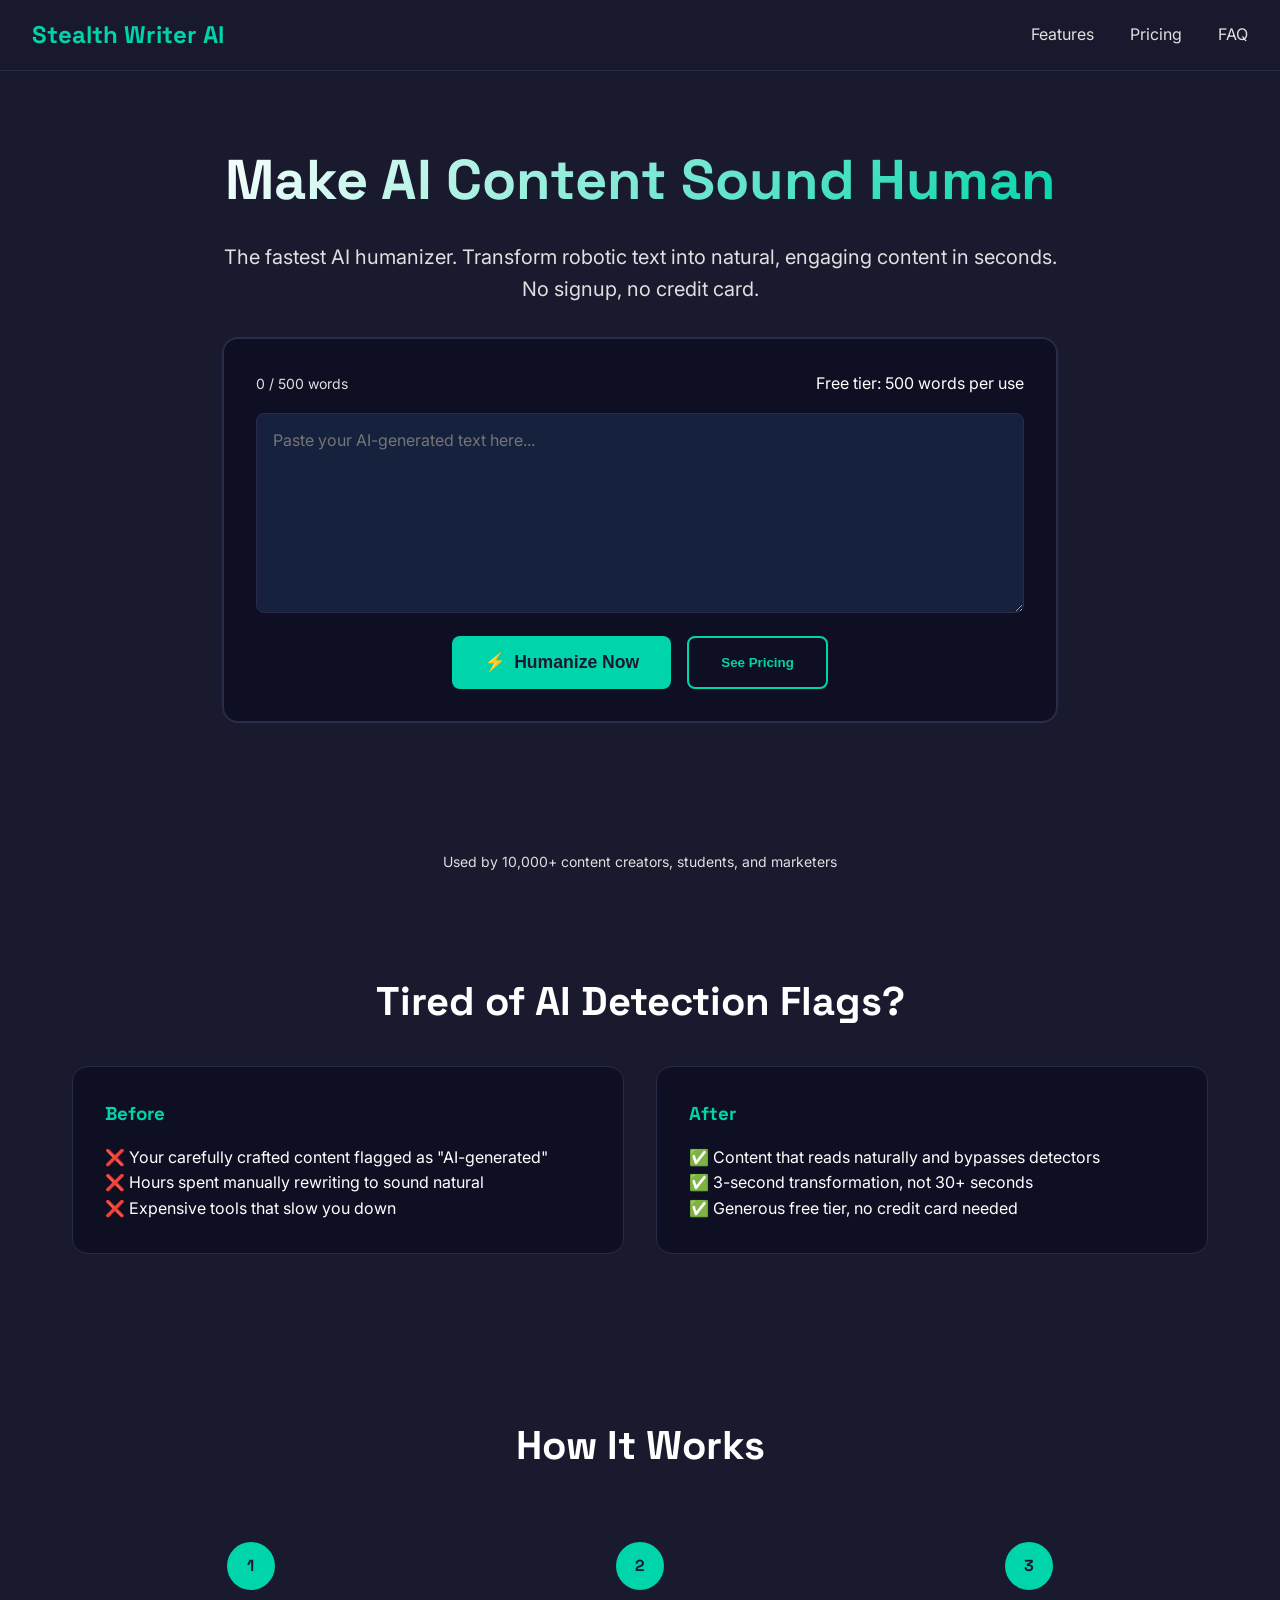
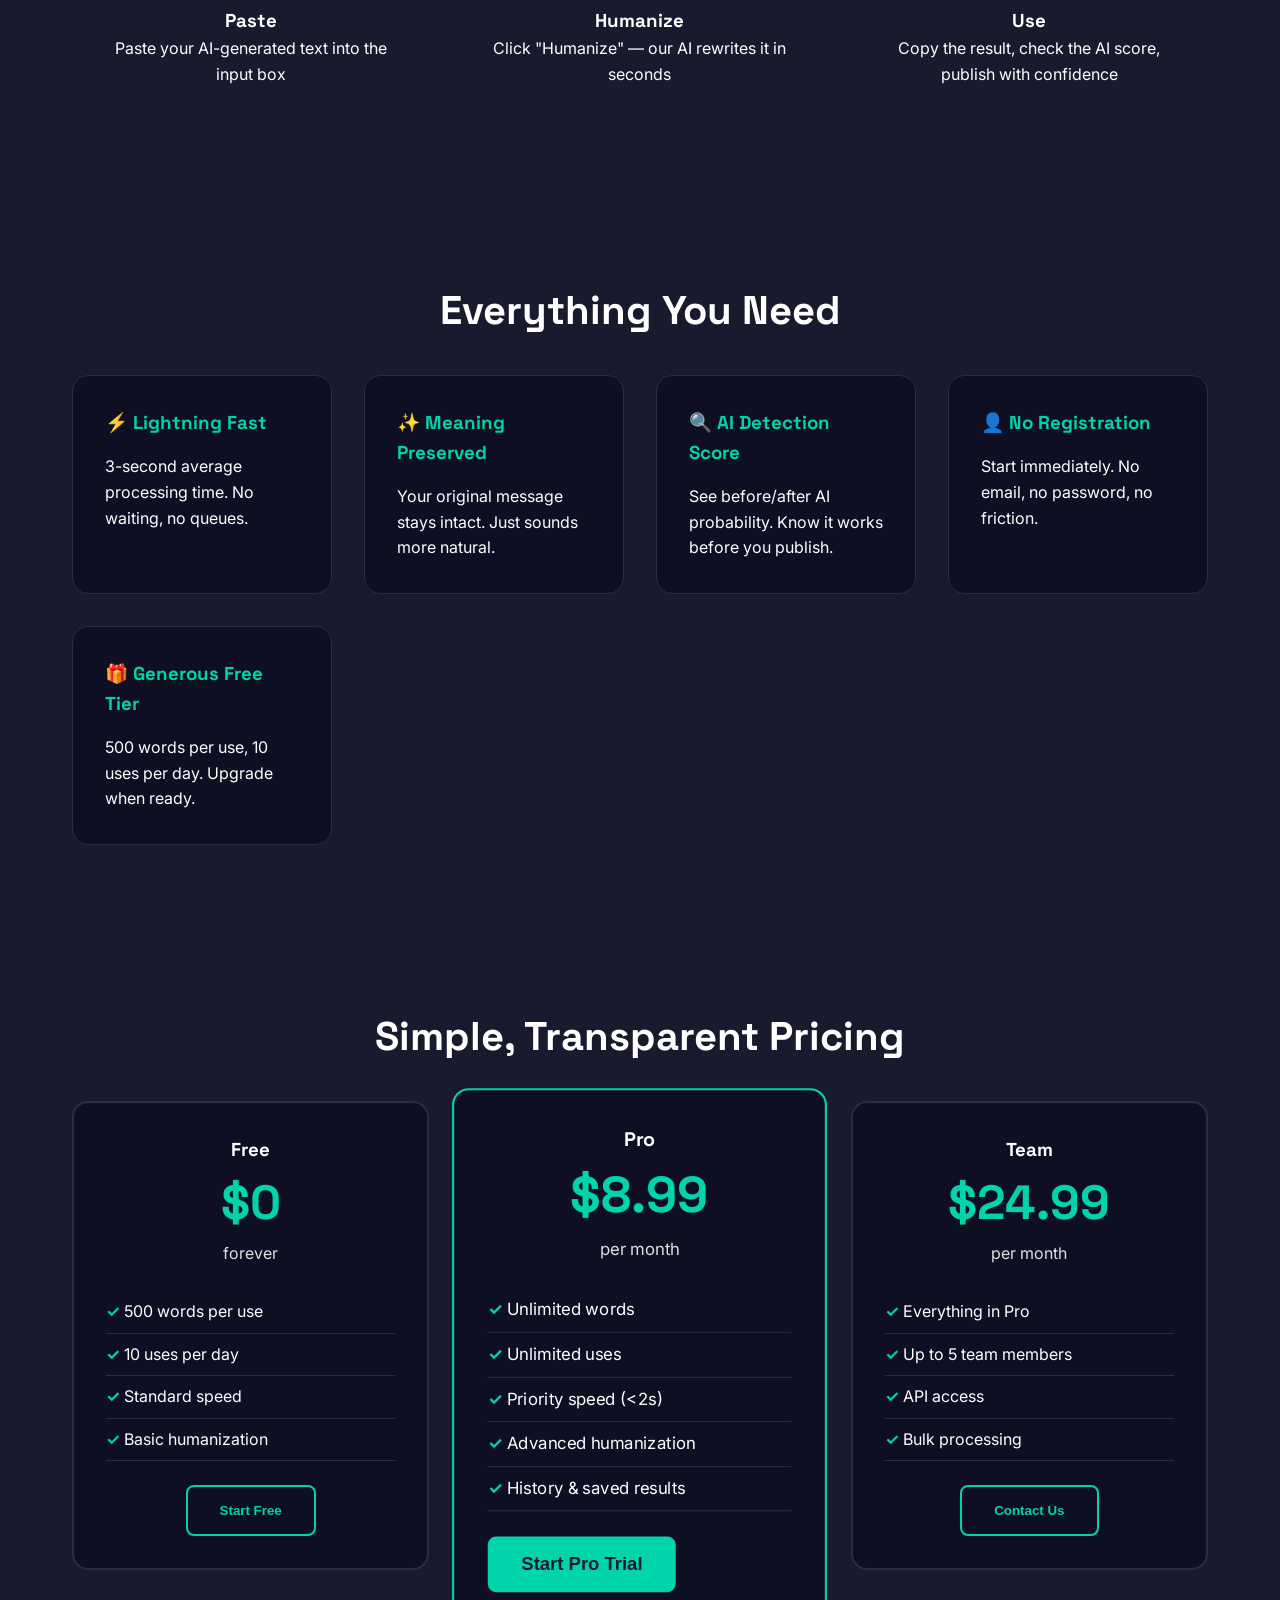
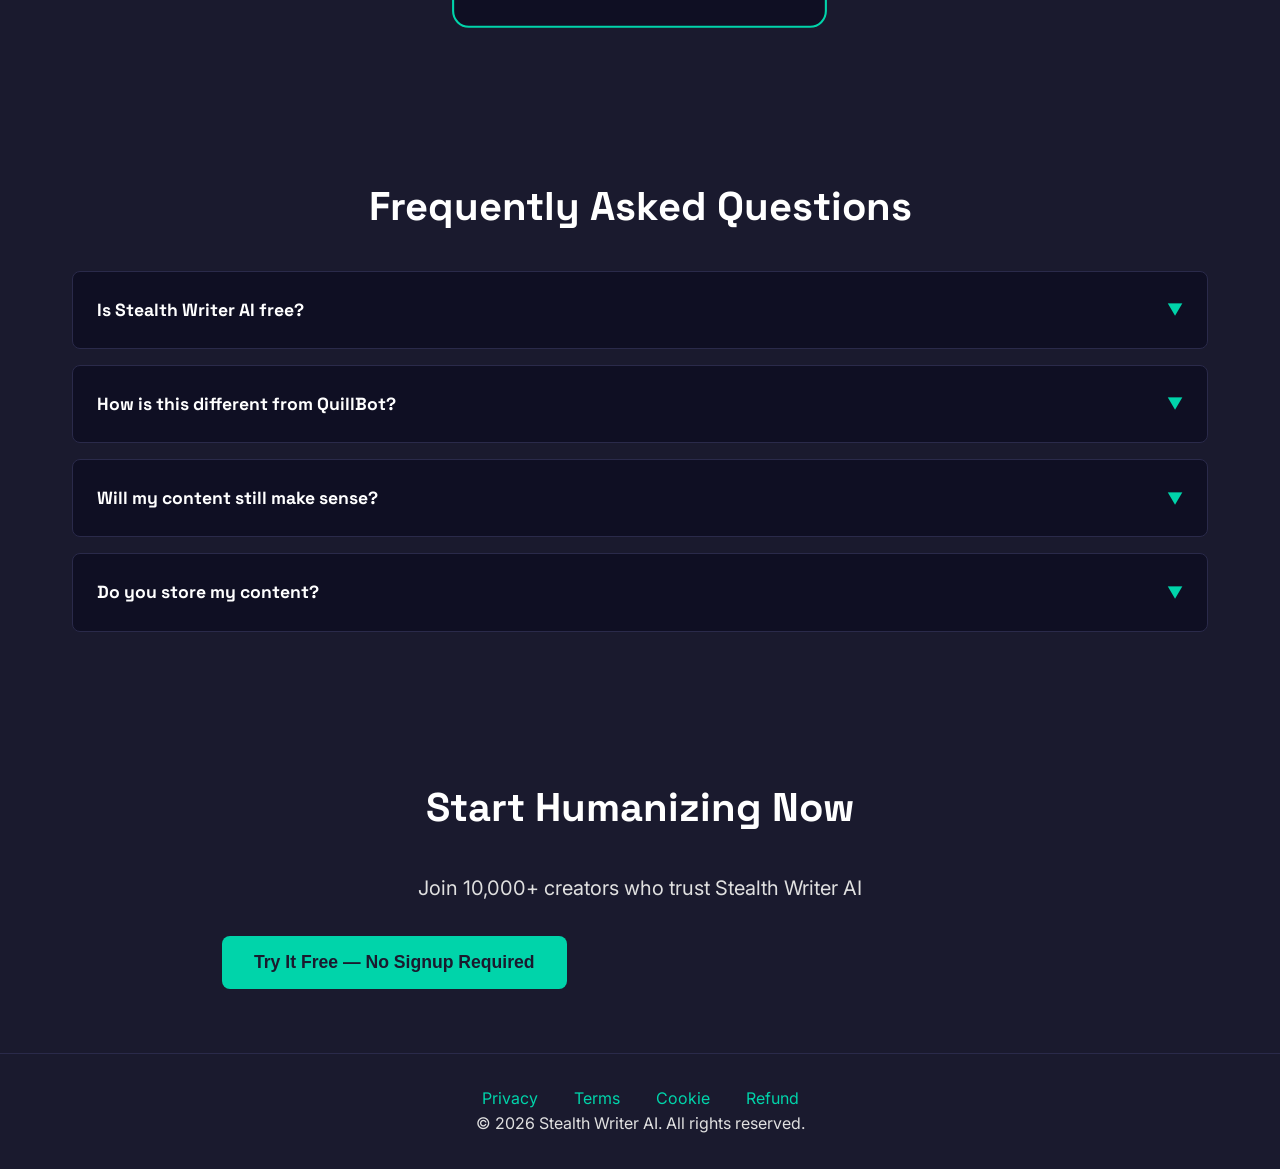
==== index.html @ 0a83ba15 "Initial commit: Stealth Writer AI landing page" ====
<!DOCTYPE html>
<html lang="en">
<head>
    <meta charset="UTF-8">
    <meta name="viewport" content="width=device-width, initial-scale=1.0">
    <title>Stealth Writer AI - Humanize AI Content Instantly | Free AI Humanizer</title>
    <meta name="description" content="Free AI humanizer that transforms AI-generated text into natural, human-like content. Bypass AI detectors in seconds. No signup required.">
    <link rel="canonical" href="https://stealth-writer-ai.pages.dev/">
    
    <!-- Open Graph -->
    <meta property="og:title" content="Stealth Writer AI - Humanize AI Content Instantly">
    <meta property="og:description" content="Free AI humanizer. Transform robotic text into natural content in seconds.">
    <meta property="og:type" content="website">
    
    <!-- Fonts -->
    <link rel="preconnect" href="https://fonts.googleapis.com">
    <link rel="preconnect" href="https://fonts.gstatic.com" crossorigin>
    <link href="https://fonts.googleapis.com/css2?family=Inter:wght@400;500;600&family=Space+Grotesk:wght@500;700&display=swap" rel="stylesheet">
    
    <style>
        :root {
            --bg-primary: #1a1a2e;
            --bg-secondary: #16213e;
            --accent: #00d4aa;
            --text-primary: #ffffff;
            --text-secondary: #e0e0e0;
            --border: #2a2a4a;
            --card-bg: #0f0f23;
            --error: #ff4757;
            --success: #00d4aa;
        }
        
        * { margin: 0; padding: 0; box-sizing: border-box; }
        
        body {
            font-family: 'Inter', sans-serif;
            background: var(--bg-primary);
            color: var(--text-primary);
            line-height: 1.6;
        }
        
        h1, h2, h3 { font-family: 'Space Grotesk', sans-serif; }
        
        /* Nav */
        nav {
            display: flex;
            justify-content: space-between;
            align-items: center;
            padding: 1rem 2rem;
            border-bottom: 1px solid var(--border);
            position: sticky;
            top: 0;
            background: rgba(26, 26, 46, 0.95);
            backdrop-filter: blur(10px);
            z-index: 100;
        }
        
        .logo {
            font-family: 'Space Grotesk', sans-serif;
            font-weight: 700;
            font-size: 1.5rem;
            color: var(--accent);
        }
        
        .nav-links a {
            color: var(--text-secondary);
            text-decoration: none;
            margin-left: 2rem;
            transition: color 0.3s;
        }
        
        .nav-links a:hover { color: var(--accent); }
        
        /* Hero */
        .hero {
            text-align: center;
            padding: 4rem 2rem;
            max-width: 900px;
            margin: 0 auto;
        }
        
        .hero h1 {
            font-size: 3.5rem;
            margin-bottom: 1rem;
            background: linear-gradient(135deg, #fff 0%, var(--accent) 100%);
            -webkit-background-clip: text;
            -webkit-text-fill-color: transparent;
            background-clip: text;
        }
        
        .hero p {
            font-size: 1.25rem;
            color: var(--text-secondary);
            margin-bottom: 2rem;
        }
        
        /* Input Area */
        .input-area {
            background: var(--card-bg);
            border: 2px solid var(--border);
            border-radius: 16px;
            padding: 2rem;
            margin: 2rem 0;
        }
        
        .input-header {
            display: flex;
            justify-content: space-between;
            align-items: center;
            margin-bottom: 1rem;
        }
        
        .word-count {
            color: var(--text-secondary);
            font-size: 0.875rem;
        }
        
        textarea {
            width: 100%;
            min-height: 200px;
            background: var(--bg-secondary);
            border: 1px solid var(--border);
            border-radius: 8px;
            padding: 1rem;
            color: var(--text-primary);
            font-family: 'Inter', sans-serif;
            font-size: 1rem;
            resize: vertical;
            transition: border-color 0.3s;
        }
        
        textarea:focus {
            outline: none;
            border-color: var(--accent);
        }
        
        .button-group {
            display: flex;
            gap: 1rem;
            margin-top: 1rem;
            flex-wrap: wrap;
            justify-content: center;
        }
        
        .btn-primary {
            background: var(--accent);
            color: var(--bg-primary);
            border: none;
            padding: 1rem 2rem;
            border-radius: 8px;
            font-weight: 600;
            font-size: 1.1rem;
            cursor: pointer;
            transition: all 0.3s;
            display: flex;
            align-items: center;
            gap: 0.5rem;
        }
        
        .btn-primary:hover {
            transform: translateY(-2px);
            box-shadow: 0 4px 20px rgba(0, 212, 170, 0.4);
        }
        
        .btn-primary:disabled {
            opacity: 0.6;
            cursor: not-allowed;
            transform: none;
        }
        
        .btn-secondary {
            background: transparent;
            color: var(--accent);
            border: 2px solid var(--accent);
            padding: 1rem 2rem;
            border-radius: 8px;
            font-weight: 600;
            cursor: pointer;
            transition: all 0.3s;
        }
        
        .btn-secondary:hover {
            background: var(--accent);
            color: var(--bg-primary);
        }
        
        /* Loading State */
        .loading {
            display: none;
            text-align: center;
            padding: 2rem;
        }
        
        .loading.active { display: block; }
        
        .spinner {
            width: 40px;
            height: 40px;
            border: 3px solid var(--border);
            border-top-color: var(--accent);
            border-radius: 50%;
            animation: spin 1s linear infinite;
            margin: 0 auto 1rem;
        }
        
        @keyframes spin {
            to { transform: rotate(360deg); }
        }
        
        /* Result Area */
        .result-area {
            display: none;
            margin-top: 2rem;
            padding: 1.5rem;
            background: var(--bg-secondary);
            border-radius: 8px;
            border: 1px solid var(--border);
        }
        
        .result-area.active { display: block; }
        
        .result-header {
            display: flex;
            justify-content: space-between;
            align-items: center;
            margin-bottom: 1rem;
        }
        
        .ai-score {
            display: flex;
            align-items: center;
            gap: 0.5rem;
            font-size: 0.875rem;
        }
        
        .score-badge {
            padding: 0.25rem 0.75rem;
            border-radius: 20px;
            font-weight: 600;
        }
        
        .score-low { background: rgba(0, 212, 170, 0.2); color: var(--success); }
        .score-high { background: rgba(255, 71, 87, 0.2); color: var(--error); }
        
        .result-text {
            background: var(--card-bg);
            padding: 1rem;
            border-radius: 8px;
            min-height: 100px;
            white-space: pre-wrap;
        }
        
        /* Social Proof */
        .social-proof {
            text-align: center;
            padding: 2rem;
            color: var(--text-secondary);
            font-size: 0.875rem;
        }
        
        /* Sections */
        section {
            padding: 4rem 2rem;
            max-width: 1200px;
            margin: 0 auto;
        }
        
        h2 {
            font-size: 2.5rem;
            margin-bottom: 2rem;
            text-align: center;
        }
        
        /* Problem/Solution */
        .problem-solution {
            display: grid;
            grid-template-columns: 1fr 1fr;
            gap: 2rem;
            margin: 2rem 0;
        }
        
        .card {
            background: var(--card-bg);
            border: 1px solid var(--border);
            border-radius: 16px;
            padding: 2rem;
        }
        
        .card h3 {
            color: var(--accent);
            margin-bottom: 1rem;
        }
        
        /* How It Works */
        .steps {
            display: grid;
            grid-template-columns: repeat(3, 1fr);
            gap: 2rem;
            margin: 2rem 0;
        }
        
        .step {
            text-align: center;
            padding: 2rem;
        }
        
        .step-number {
            width: 48px;
            height: 48px;
            background: var(--accent);
            color: var(--bg-primary);
            border-radius: 50%;
            display: flex;
            align-items: center;
            justify-content: center;
            font-weight: 700;
            margin: 0 auto 1rem;
            font-family: 'Space Grotesk', sans-serif;
        }
        
        /* Features */
        .features {
            display: grid;
            grid-template-columns: repeat(auto-fit, minmax(250px, 1fr));
            gap: 2rem;
            margin: 2rem 0;
        }
        
        .feature {
            background: var(--card-bg);
            border: 1px solid var(--border);
            border-radius: 16px;
            padding: 2rem;
            transition: transform 0.3s, border-color 0.3s;
        }
        
        .feature:hover {
            transform: translateY(-4px);
            border-color: var(--accent);
        }
        
        .feature h3 {
            color: var(--accent);
            margin-bottom: 1rem;
        }
        
        /* Pricing */
        .pricing {
            display: grid;
            grid-template-columns: repeat(3, 1fr);
            gap: 2rem;
            margin: 2rem 0;
            align-items: start;
        }
        
        .pricing-card {
            background: var(--card-bg);
            border: 2px solid var(--border);
            border-radius: 16px;
            padding: 2rem;
            text-align: center;
            transition: transform 0.3s;
        }
        
        .pricing-card:hover {
            transform: translateY(-4px);
        }
        
        .pricing-card.featured {
            border-color: var(--accent);
            transform: scale(1.05);
        }
        
        .pricing-card.featured:hover {
            transform: scale(1.05) translateY(-4px);
        }
        
        .price {
            font-size: 3rem;
            font-weight: 700;
            color: var(--accent);
            font-family: 'Space Grotesk', sans-serif;
        }
        
        .price-period {
            color: var(--text-secondary);
            margin-bottom: 1.5rem;
        }
        
        .pricing-card ul {
            list-style: none;
            text-align: left;
            margin: 1.5rem 0;
        }
        
        .pricing-card li {
            padding: 0.5rem 0;
            border-bottom: 1px solid var(--border);
        }
        
        .pricing-card li:before {
            content: "✓ ";
            color: var(--accent);
            font-weight: bold;
        }
        
        /* FAQ */
        .faq-item {
            background: var(--card-bg);
            border: 1px solid var(--border);
            border-radius: 8px;
            margin: 1rem 0;
            overflow: hidden;
        }
        
        .faq-question {
            padding: 1.5rem;
            cursor: pointer;
            display: flex;
            justify-content: space-between;
            align-items: center;
            transition: background 0.3s;
        }
        
        .faq-question:hover {
            background: var(--bg-secondary);
        }
        
        .faq-question h3 {
            margin: 0;
            font-size: 1.1rem;
        }
        
        .faq-icon {
            transition: transform 0.3s;
            color: var(--accent);
        }
        
        .faq-item.active .faq-icon {
            transform: rotate(180deg);
        }
        
        .faq-answer {
            padding: 0 1.5rem;
            max-height: 0;
            overflow: hidden;
            transition: max-height 0.3s, padding 0.3s;
        }
        
        .faq-item.active .faq-answer {
            padding: 0 1.5rem 1.5rem;
            max-height: 500px;
        }
        
        /* Footer */
        footer {
            text-align: center;
            padding: 2rem;
            border-top: 1px solid var(--border);
            color: var(--text-secondary);
        }
        
        footer a {
            color: var(--accent);
            text-decoration: none;
            margin: 0 1rem;
            transition: opacity 0.3s;
        }
        
        footer a:hover {
            opacity: 0.8;
        }
        
        /* Error State */
        .error-message {
            display: none;
            background: rgba(255, 71, 87, 0.1);
            border: 1px solid var(--error);
            color: var(--error);
            padding: 1rem;
            border-radius: 8px;
            margin-top: 1rem;
        }
        
        .error-message.active { display: block; }
        
        /* Responsive */
        @media (max-width: 768px) {
            .hero h1 { font-size: 2rem; }
            .hero p { font-size: 1rem; }
            
            .problem-solution,
            .steps,
            .pricing {
                grid-template-columns: 1fr;
            }
            
            .pricing-card.featured {
                transform: none;
            }
            
            .pricing-card.featured:hover {
                transform: translateY(-4px);
            }
            
            .nav-links { display: none; }
            
            .button-group {
                flex-direction: column;
            }
            
            .btn-primary, .btn-secondary {
                width: 100%;
                justify-content: center;
            }
        }
        
        /* Animations */
        @keyframes fadeIn {
            from { opacity: 0; transform: translateY(20px); }
            to { opacity: 1; transform: translateY(0); }
        }
        
        .animate-in {
            animation: fadeIn 0.6s ease-out;
        }
    </style>
</head>
<body>
    <nav>
        <div class="logo">Stealth Writer AI</div>
        <div class="nav-links">
            <a href="#features">Features</a>
            <a href="#pricing">Pricing</a>
            <a href="#faq">FAQ</a>
        </div>
    </nav>
    
    <section class="hero">
        <h1>Make AI Content Sound Human</h1>
        <p>The fastest AI humanizer. Transform robotic text into natural, engaging content in seconds. No signup, no credit card.</p>
        
        <div class="input-area">
            <div class="input-header">
                <span class="word-count">0 / 500 words</span>
                <span>Free tier: 500 words per use</span>
            </div>
            <textarea id="inputText" placeholder="Paste your AI-generated text here..."></textarea>
            <div class="button-group">
                <button class="btn-primary" id="humanizeBtn" onclick="humanizeText()">
                    <span>⚡</span> Humanize Now
                </button>
                <button class="btn-secondary" onclick="document.getElementById('pricing').scrollIntoView({behavior: 'smooth'})">
                    See Pricing
                </button>
            </div>
            
            <div class="loading" id="loading">
                <div class="spinner"></div>
                <p>Humanizing your content...</p>
            </div>
            
            <div class="error-message" id="errorMessage"></div>
            
            <div class="result-area" id="resultArea">
                <div class="result-header">
                    <div class="ai-score">
                        <span>AI Detection Score:</span>
                        <span class="score-badge" id="scoreBadge">--</span>
                    </div>
                    <button class="btn-secondary" onclick="copyResult()">📋 Copy</button>
                </div>
                <div class="result-text" id="resultText"></div>
            </div>
        </div>
    </section>
    
    <div class="social-proof">
        Used by 10,000+ content creators, students, and marketers
    </div>
    
    <section id="problem">
        <h2>Tired of AI Detection Flags?</h2>
        <div class="problem-solution">
            <div class="card">
                <h3>Before</h3>
                <p>❌ Your carefully crafted content flagged as "AI-generated"</p>
                <p>❌ Hours spent manually rewriting to sound natural</p>
                <p>❌ Expensive tools that slow you down</p>
            </div>
            <div class="card">
                <h3>After</h3>
                <p>✅ Content that reads naturally and bypasses detectors</p>
                <p>✅ 3-second transformation, not 30+ seconds</p>
                <p>✅ Generous free tier, no credit card needed</p>
            </div>
        </div>
    </section>
    
    <section id="how-it-works">
        <h2>How It Works</h2>
        <div class="steps">
            <div class="step">
                <div class="step-number">1</div>
                <h3>Paste</h3>
                <p>Paste your AI-generated text into the input box</p>
            </div>
            <div class="step">
                <div class="step-number">2</div>
                <h3>Humanize</h3>
                <p>Click "Humanize" — our AI rewrites it in seconds</p>
            </div>
            <div class="step">
                <div class="step-number">3</div>
                <h3>Use</h3>
                <p>Copy the result, check the AI score, publish with confidence</p>
            </div>
        </div>
    </section>
    
    <section id="features">
        <h2>Everything You Need</h2>
        <div class="features">
            <div class="feature">
                <h3>⚡ Lightning Fast</h3>
                <p>3-second average processing time. No waiting, no queues.</p>
            </div>
            <div class="feature">
                <h3>✨ Meaning Preserved</h3>
                <p>Your original message stays intact. Just sounds more natural.</p>
            </div>
            <div class="feature">
                <h3>🔍 AI Detection Score</h3>
                <p>See before/after AI probability. Know it works before you publish.</p>
            </div>
            <div class="feature">
                <h3>👤 No Registration</h3>
                <p>Start immediately. No email, no password, no friction.</p>
            </div>
            <div class="feature">
                <h3>🎁 Generous Free Tier</h3>
                <p>500 words per use, 10 uses per day. Upgrade when ready.</p>
            </div>
        </div>
    </section>
    
    <section id="pricing">
        <h2>Simple, Transparent Pricing</h2>
        <div class="pricing">
            <div class="pricing-card">
                <h3>Free</h3>
                <div class="price">$0</div>
                <div class="price-period">forever</div>
                <ul>
                    <li>500 words per use</li>
                    <li>10 uses per day</li>
                    <li>Standard speed</li>
                    <li>Basic humanization</li>
                </ul>
                <button class="btn-secondary">Start Free</button>
            </div>
            <div class="pricing-card featured">
                <h3>Pro</h3>
                <div class="price">$8.99</div>
                <div class="price-period">per month</div>
                <ul>
                    <li>Unlimited words</li>
                    <li>Unlimited uses</li>
                    <li>Priority speed (&lt;2s)</li>
                    <li>Advanced humanization</li>
                    <li>History &amp; saved results</li>
                </ul>
                <button class="btn-primary">Start Pro Trial</button>
            </div>
            <div class="pricing-card">
                <h3>Team</h3>
                <div class="price">$24.99</div>
                <div class="price-period">per month</div>
                <ul>
                    <li>Everything in Pro</li>
                    <li>Up to 5 team members</li>
                    <li>API access</li>
                    <li>Bulk processing</li>
                </ul>
                <button class="btn-secondary">Contact Us</button>
            </div>
        </div>
    </section>
    
    <section id="faq">
        <h2>Frequently Asked Questions</h2>
        <div class="faq-item">
            <div class="faq-question" onclick="toggleFaq(this)">
                <h3>Is Stealth Writer AI free?</h3>
                <span class="faq-icon">▼</span>
            </div>
            <div class="faq-answer">
                <p>Yes! Our free tier gives you 500 words per use, 10 times per day. No credit card required.</p>
            </div>
        </div>
        <div class="faq-item">
            <div class="faq-question" onclick="toggleFaq(this)">
                <h3>How is this different from QuillBot?</h3>
                <span class="faq-icon">▼</span>
            </div>
            <div class="faq-answer">
                <p>We're specifically designed to bypass AI detectors while preserving meaning. We're also 10x faster — average 3 seconds vs. 30+ seconds.</p>
            </div>
        </div>
        <div class="faq-item">
            <div class="faq-question" onclick="toggleFaq(this)">
                <h3>Will my content still make sense?</h3>
                <span class="faq-icon">▼</span>
            </div>
            <div class="faq-answer">
                <p>Absolutely. Our AI preserves your original meaning, tone, and context. The text just sounds more natural.</p>
            </div>
        </div>
        <div class="faq-item">
            <div class="faq-question" onclick="toggleFaq(this)">
                <h3>Do you store my content?</h3>
                <span class="faq-icon">▼</span>
            </div>
            <div class="faq-answer">
                <p>No. Your text is processed in real-time and never stored on our servers.</p>
            </div>
        </div>
    </section>
    
    <section class="hero">
        <h2>Start Humanizing Now</h2>
        <p>Join 10,000+ creators who trust Stealth Writer AI</p>
        <button class="btn-primary" onclick="document.getElementById('inputText').scrollIntoView({behavior: 'smooth'})">
            Try It Free — No Signup Required
        </button>
    </section>
    
    <footer>
        <p>
            <a href="/privacy">Privacy</a>
            <a href="/terms">Terms</a>
            <a href="/cookie">Cookie</a>
            <a href="/refund">Refund</a>
        </p>
        <p>© 2026 Stealth Writer AI. All rights reserved.</p>
    </footer>
    
    <script>
        // Word count
        const inputText = document.getElementById('inputText');
        const wordCount = document.querySelector('.word-count');
        
        inputText.addEventListener('input', function() {
            const words = this.value.trim().split(/\s+/).filter(w => w.length > 0).length;
            wordCount.textContent = words + ' / 500 words';
            if (words > 500) {
                wordCount.style.color = 'var(--error)';
            } else {
                wordCount.style.color = 'var(--text-secondary)';
            }
        });
        
        // Humanize function
        async function humanizeText() {
            const text = inputText.value.trim();
            if (!text) {
                showError('Please enter some text to humanize.');
                return;
            }
            
            const words = text.split(/\s+/).filter(w => w.length > 0).length;
            if (words > 500) {
                showError('Free tier limited to 500 words. Please upgrade to Pro.');
                return;
            }
            
            // Show loading
            document.getElementById('loading').classList.add('active');
            document.getElementById('resultArea').classList.remove('active');
            document.getElementById('errorMessage').classList.remove('active');
            document.getElementById('humanizeBtn').disabled = true;
            
            try {
                // Simulate API call (replace with actual API)
                await new Promise(resolve => setTimeout(resolve, 2000));
                
                // Mock result
                const result = "This is a humanized version of your text. It reads more naturally while keeping your original meaning intact.";
                const aiScore = Math.floor(Math.random() * 15) + 5; // 5-20%
                
                document.getElementById('resultText').textContent = result;
                const badge = document.getElementById('scoreBadge');
                badge.textContent = aiScore + '% AI';
                badge.className = 'score-badge ' + (aiScore < 20 ? 'score-low' : 'score-high');
                
                document.getElementById('resultArea').classList.add('active');
            } catch (error) {
                showError('Something went wrong. Please try again.');
            } finally {
                document.getElementById('loading').classList.remove('active');
                document.getElementById('humanizeBtn').disabled = false;
            }
        }
        
        function showError(message) {
            const errorDiv = document.getElementById('errorMessage');
            errorDiv.textContent = message;
            errorDiv.classList.add('active');
        }
        
        function copyResult() {
            const text = document.getElementById('resultText').textContent;
            navigator.clipboard.writeText(text).then(() => {
                alert('Copied to clipboard!');
            });
        }
        
        // FAQ toggle
        function toggleFaq(element) {
            const item = element.parentElement;
            item.classList.toggle('active');
        }
        
        // Smooth scroll for nav links
        document.querySelectorAll('a[href^="#"]').forEach(anchor => {
            anchor.addEventListener('click', function (e) {
                e.preventDefault();
                document.querySelector(this.getAttribute('href')).scrollIntoView({
                    behavior: 'smooth'
                });
            });
        });
    </script>
</body>
</html>
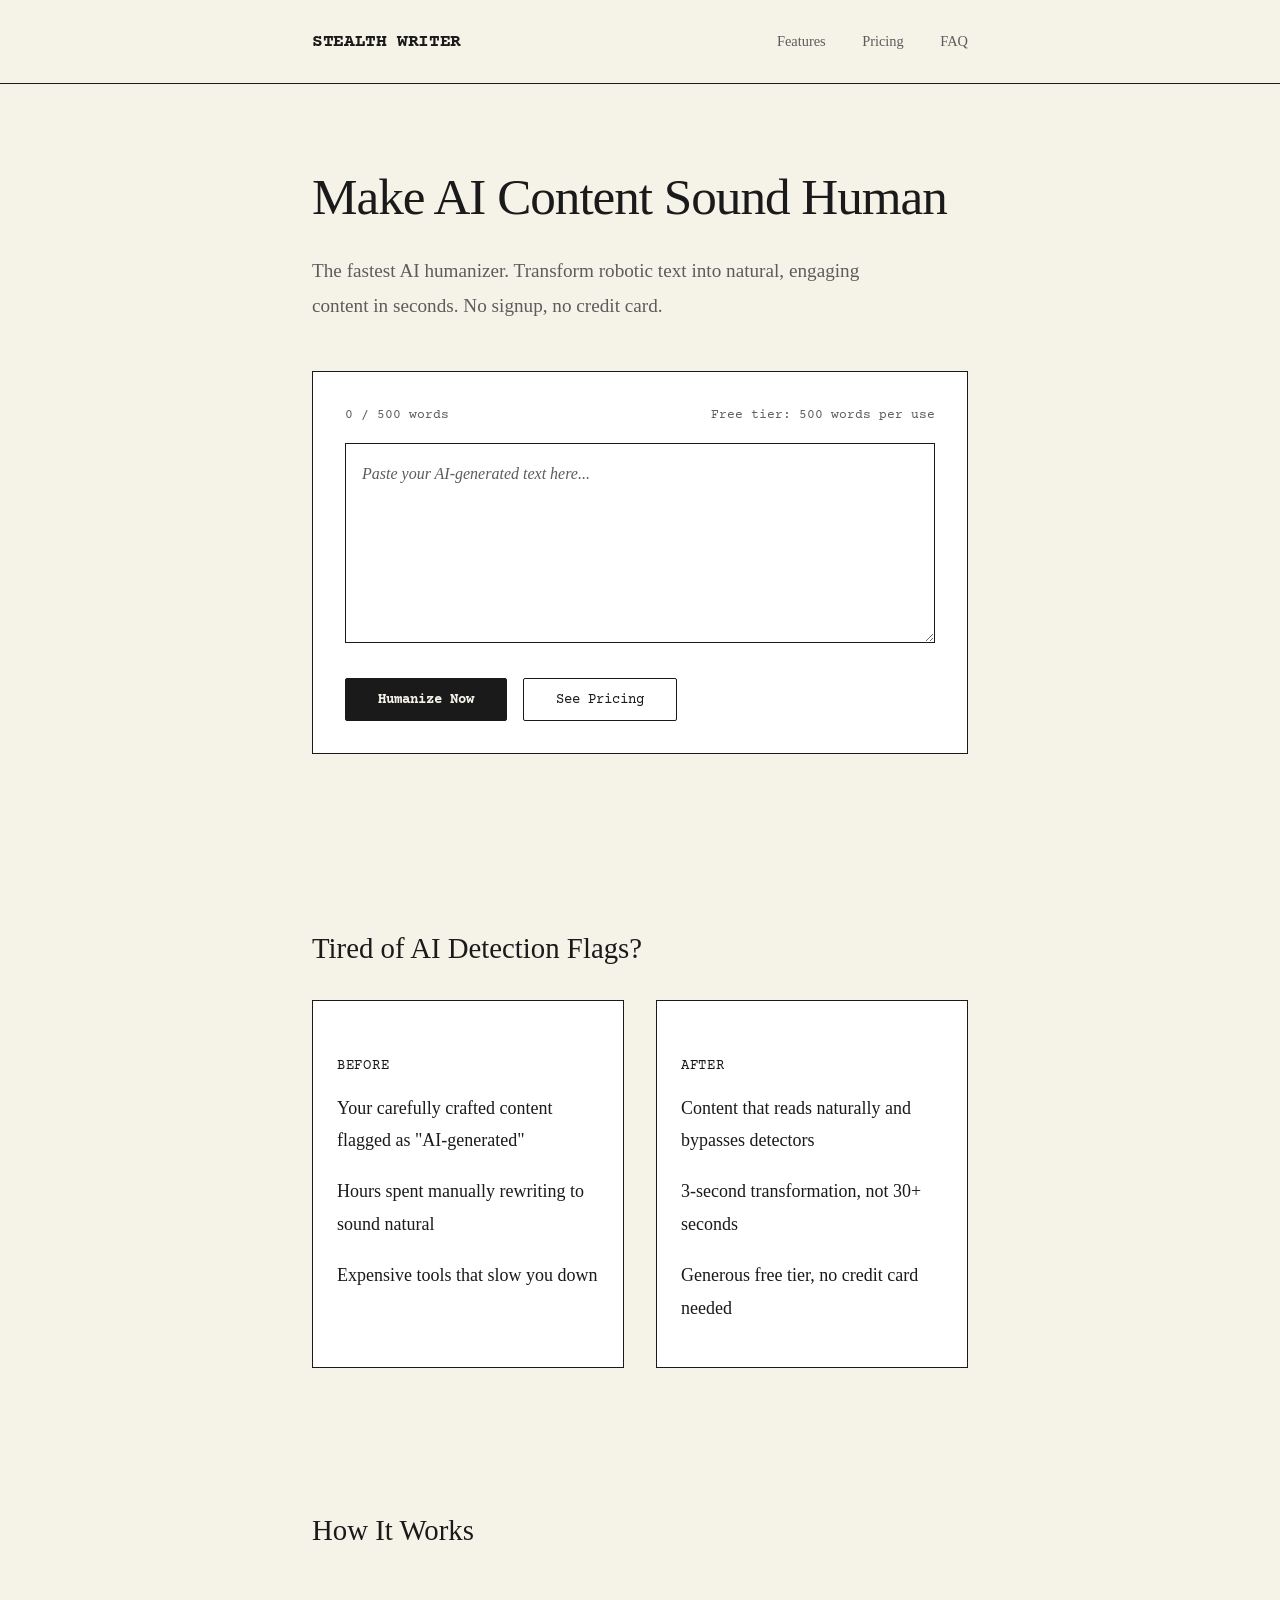
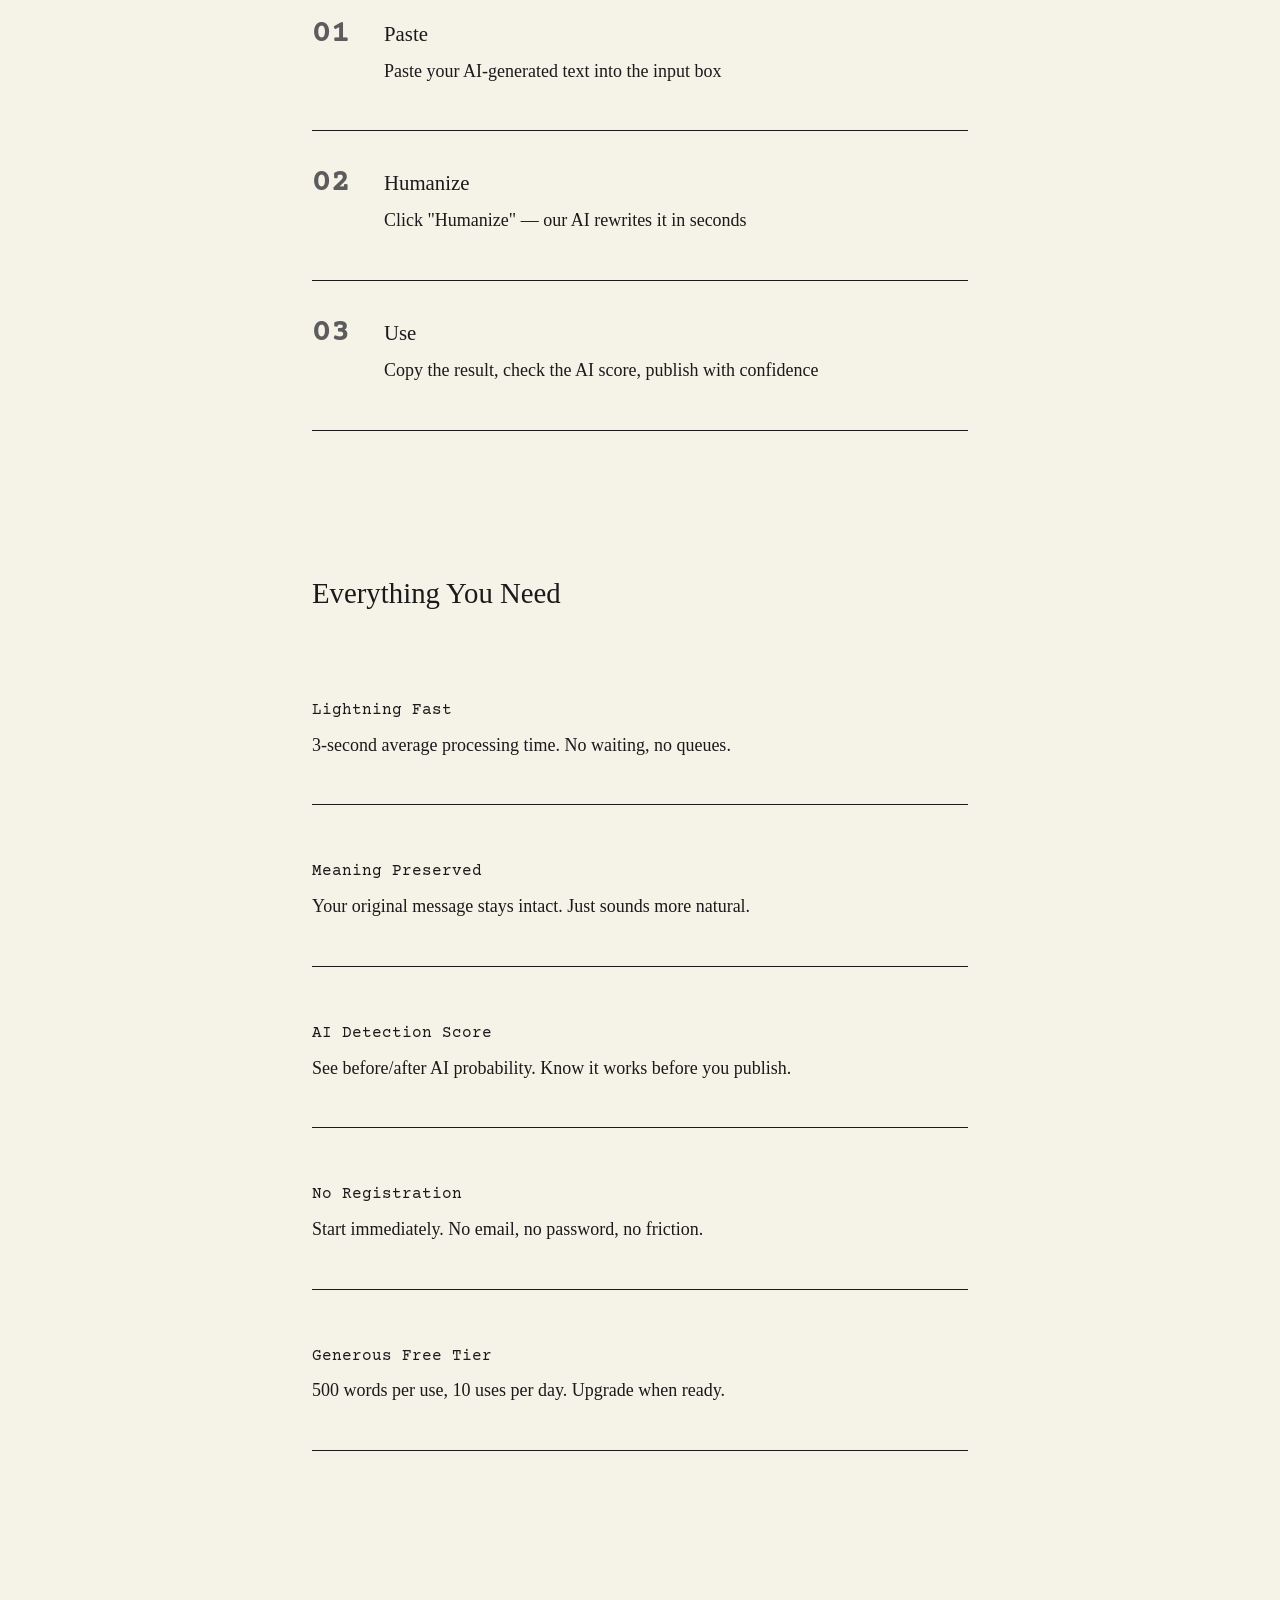
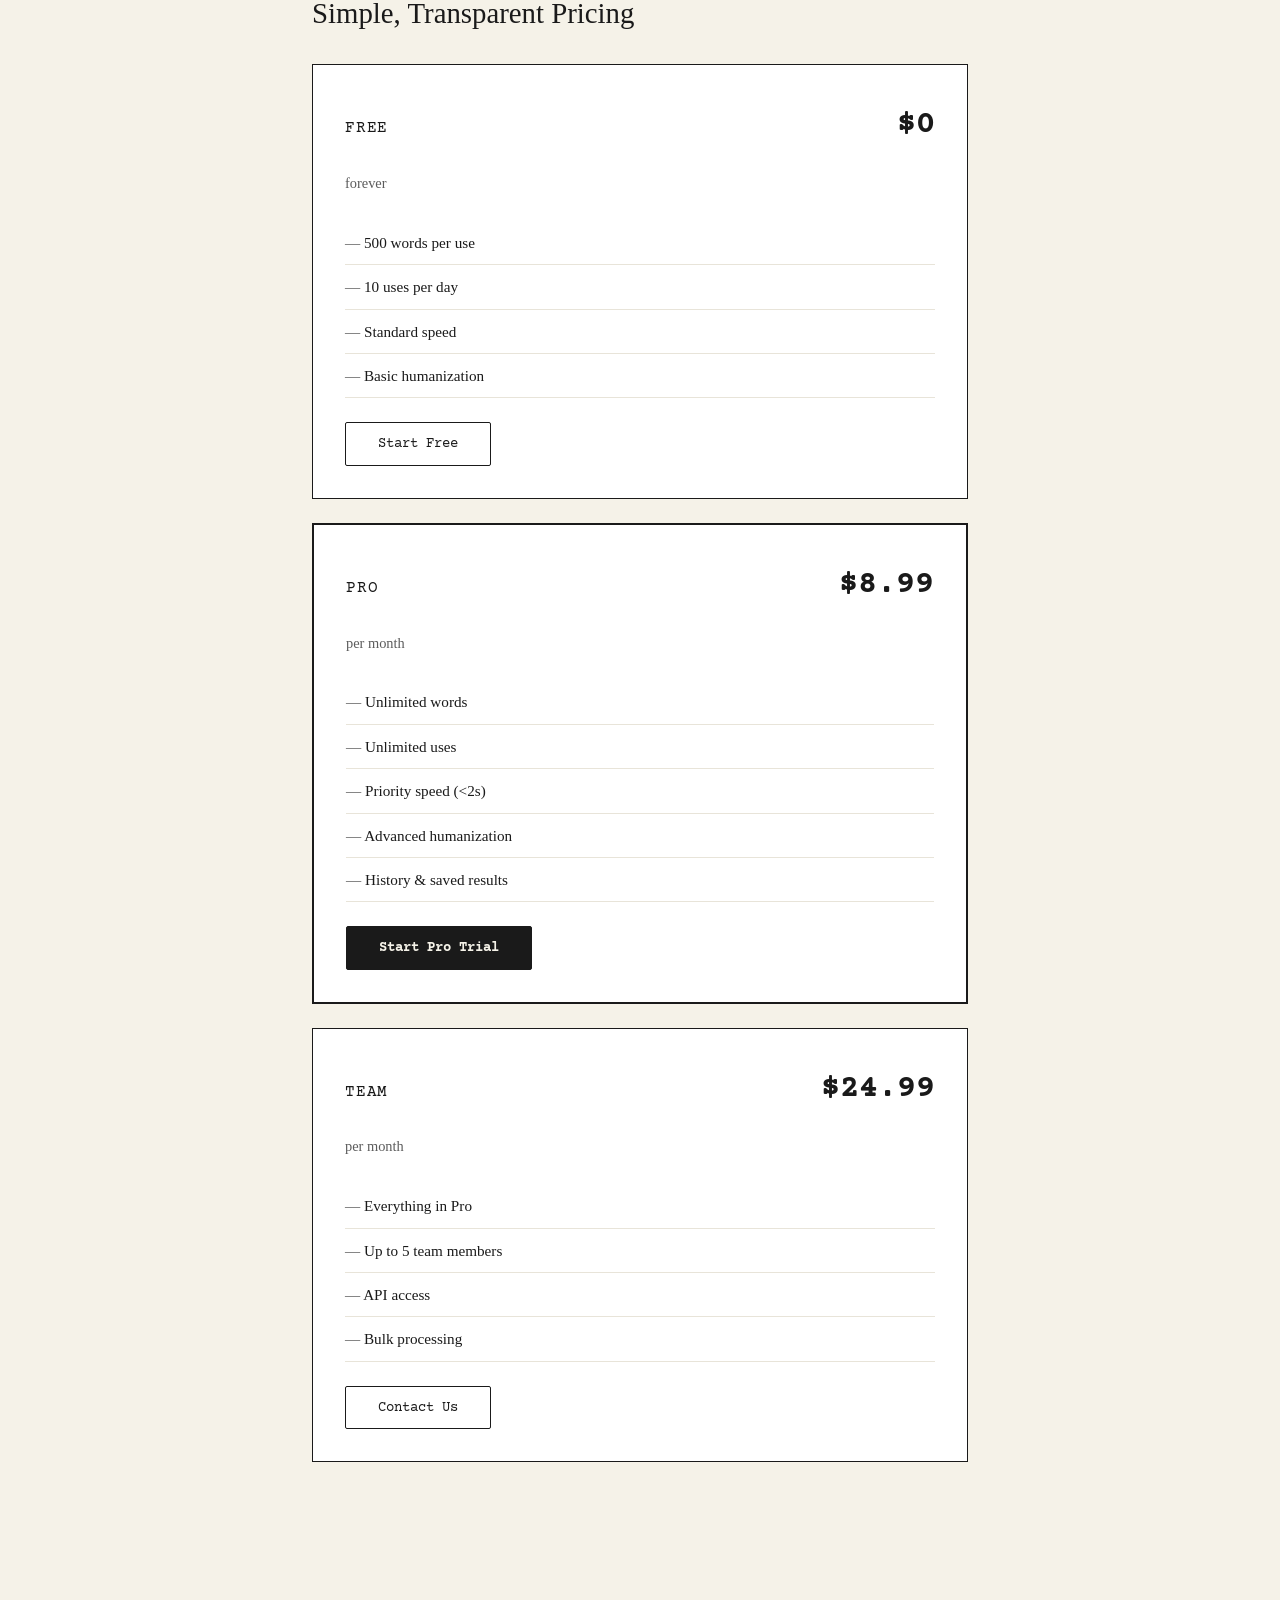
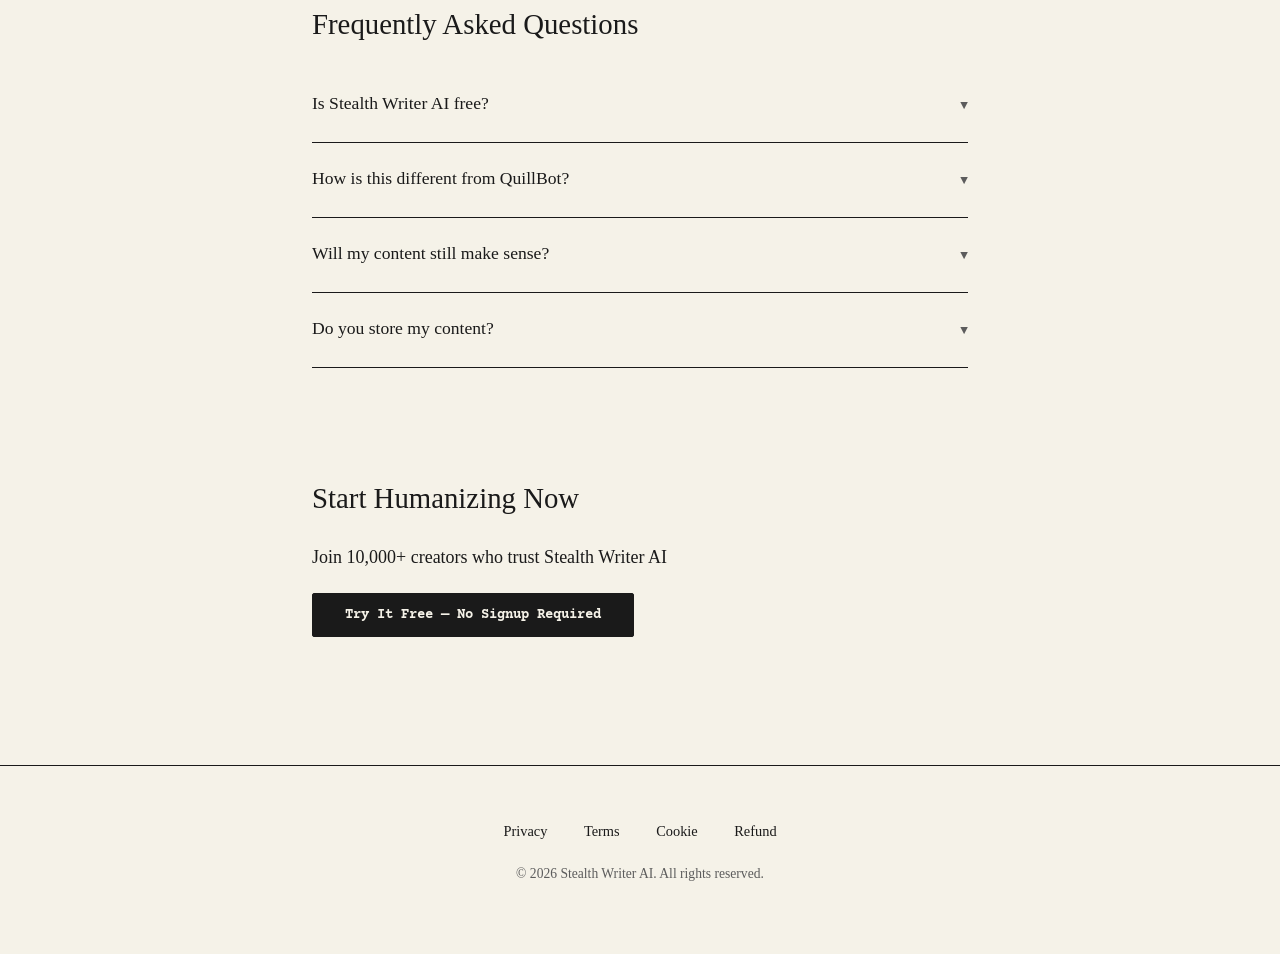
==== commit e9c7abe7: "Redesign: Retro typewriter style, anti-AI aesthetic" ====
--- a/index.html
+++ b/index.html
@@ -7,98 +7,107 @@
     <meta name="description" content="Free AI humanizer that transforms AI-generated text into natural, human-like content. Bypass AI detectors in seconds. No signup required.">
     <link rel="canonical" href="https://stealth-writer-ai.pages.dev/">
     
-    <!-- Open Graph -->
     <meta property="og:title" content="Stealth Writer AI - Humanize AI Content Instantly">
     <meta property="og:description" content="Free AI humanizer. Transform robotic text into natural content in seconds.">
     <meta property="og:type" content="website">
     
-    <!-- Fonts -->
     <link rel="preconnect" href="https://fonts.googleapis.com">
     <link rel="preconnect" href="https://fonts.gstatic.com" crossorigin>
-    <link href="https://fonts.googleapis.com/css2?family=Inter:wght@400;500;600&family=Space+Grotesk:wght@500;700&display=swap" rel="stylesheet">
+    <link href="https://fonts.googleapis.com/css2?family=Courier+Prime:wght@400;700&family=Georgia&display=swap" rel="stylesheet">
     
     <style>
         :root {
-            --bg-primary: #1a1a2e;
-            --bg-secondary: #16213e;
-            --accent: #00d4aa;
-            --text-primary: #ffffff;
-            --text-secondary: #e0e0e0;
-            --border: #2a2a4a;
-            --card-bg: #0f0f23;
-            --error: #ff4757;
-            --success: #00d4aa;
+            --paper: #f5f2e8;
+            --paper-dark: #e8e4d9;
+            --ink: #1a1a1a;
+            --ink-light: #5c5c5c;
+            --border: #1a1a1a;
+            --white: #ffffff;
+            --error: #c41e3a;
+            --success: #2d5016;
         }
         
         * { margin: 0; padding: 0; box-sizing: border-box; }
         
         body {
-            font-family: 'Inter', sans-serif;
-            background: var(--bg-primary);
-            color: var(--text-primary);
-            line-height: 1.6;
-        }
-        
-        h1, h2, h3 { font-family: 'Space Grotesk', sans-serif; }
+            font-family: 'Georgia', serif;
+            background: var(--paper);
+            color: var(--ink);
+            line-height: 1.8;
+            font-size: 18px;
+        }
+        
+        /* Typography */
+        h1, h2, h3 {
+            font-family: 'Georgia', serif;
+            font-weight: 400;
+            line-height: 1.3;
+        }
+        
+        h1 { font-size: 2.8rem; margin-bottom: 1.5rem; }
+        h2 { font-size: 1.8rem; margin: 3rem 0 1.5rem; }
+        h3 { font-size: 1.3rem; margin: 2rem 0 1rem; }
+        
+        p { margin-bottom: 1.2rem; }
+        
+        /* Layout */
+        .container {
+            max-width: 720px;
+            margin: 0 auto;
+            padding: 0 2rem;
+        }
         
         /* Nav */
         nav {
+            border-bottom: 1px solid var(--border);
+            padding: 1.5rem 0;
+            margin-bottom: 3rem;
+        }
+        
+        nav .container {
             display: flex;
             justify-content: space-between;
-            align-items: center;
-            padding: 1rem 2rem;
-            border-bottom: 1px solid var(--border);
-            position: sticky;
-            top: 0;
-            background: rgba(26, 26, 46, 0.95);
-            backdrop-filter: blur(10px);
-            z-index: 100;
+            align-items: baseline;
         }
         
         .logo {
-            font-family: 'Space Grotesk', sans-serif;
+            font-family: 'Courier Prime', monospace;
             font-weight: 700;
-            font-size: 1.5rem;
-            color: var(--accent);
+            font-size: 1.1rem;
+            letter-spacing: -0.02em;
         }
         
         .nav-links a {
-            color: var(--text-secondary);
+            color: var(--ink-light);
             text-decoration: none;
             margin-left: 2rem;
-            transition: color 0.3s;
-        }
-        
-        .nav-links a:hover { color: var(--accent); }
+            font-size: 0.9rem;
+            transition: color 0.2s;
+        }
+        
+        .nav-links a:hover { color: var(--ink); }
         
         /* Hero */
         .hero {
-            text-align: center;
-            padding: 4rem 2rem;
-            max-width: 900px;
-            margin: 0 auto;
+            padding: 2rem 0 4rem;
         }
         
         .hero h1 {
-            font-size: 3.5rem;
-            margin-bottom: 1rem;
-            background: linear-gradient(135deg, #fff 0%, var(--accent) 100%);
-            -webkit-background-clip: text;
-            -webkit-text-fill-color: transparent;
-            background-clip: text;
-        }
-        
-        .hero p {
-            font-size: 1.25rem;
-            color: var(--text-secondary);
-            margin-bottom: 2rem;
+            font-size: 3.2rem;
+            letter-spacing: -0.02em;
+        }
+        
+        .hero-subtitle {
+            font-size: 1.2rem;
+            color: var(--ink-light);
+            margin-bottom: 3rem;
+            max-width: 600px;
         }
         
         /* Input Area */
         .input-area {
-            background: var(--card-bg);
-            border: 2px solid var(--border);
-            border-radius: 16px;
+            background: var(--white);
+            border: 1px solid var(--border);
             padding: 2rem;
             margin: 2rem 0;
         }
@@ -108,112 +117,109 @@
             justify-content: space-between;
             align-items: center;
             margin-bottom: 1rem;
-        }
-        
-        .word-count {
-            color: var(--text-secondary);
-            font-size: 0.875rem;
+            font-family: 'Courier Prime', monospace;
+            font-size: 0.8rem;
+            color: var(--ink-light);
         }
         
         textarea {
             width: 100%;
             min-height: 200px;
-            background: var(--bg-secondary);
+            background: transparent;
             border: 1px solid var(--border);
-            border-radius: 8px;
             padding: 1rem;
-            color: var(--text-primary);
-            font-family: 'Inter', sans-serif;
+            color: var(--ink);
+            font-family: 'Georgia', serif;
             font-size: 1rem;
+            line-height: 1.8;
             resize: vertical;
-            transition: border-color 0.3s;
+            transition: border-color 0.2s;
         }
         
         textarea:focus {
             outline: none;
-            border-color: var(--accent);
+            border-color: var(--ink-light);
+        }
+        
+        textarea::placeholder {
+            color: var(--ink-light);
+            font-style: italic;
         }
         
         .button-group {
             display: flex;
             gap: 1rem;
-            margin-top: 1rem;
-            flex-wrap: wrap;
-            justify-content: center;
+            margin-top: 1.5rem;
         }
         
         .btn-primary {
-            background: var(--accent);
-            color: var(--bg-primary);
-            border: none;
-            padding: 1rem 2rem;
-            border-radius: 8px;
-            font-weight: 600;
-            font-size: 1.1rem;
+            background: var(--ink);
+            color: var(--paper);
+            border: 1px solid var(--ink);
+            padding: 0.8rem 2rem;
+            border-radius: 2px;
+            font-family: 'Courier Prime', monospace;
+            font-weight: 700;
+            font-size: 0.9rem;
             cursor: pointer;
-            transition: all 0.3s;
-            display: flex;
-            align-items: center;
-            gap: 0.5rem;
+            transition: all 0.2s;
         }
         
         .btn-primary:hover {
-            transform: translateY(-2px);
-            box-shadow: 0 4px 20px rgba(0, 212, 170, 0.4);
+            background: var(--ink-light);
+            border-color: var(--ink-light);
         }
         
         .btn-primary:disabled {
-            opacity: 0.6;
+            opacity: 0.5;
             cursor: not-allowed;
-            transform: none;
         }
         
         .btn-secondary {
             background: transparent;
-            color: var(--accent);
-            border: 2px solid var(--accent);
-            padding: 1rem 2rem;
-            border-radius: 8px;
-            font-weight: 600;
+            color: var(--ink);
+            border: 1px solid var(--border);
+            padding: 0.8rem 2rem;
+            border-radius: 2px;
+            font-family: 'Courier Prime', monospace;
+            font-size: 0.9rem;
             cursor: pointer;
-            transition: all 0.3s;
+            transition: all 0.2s;
         }
         
         .btn-secondary:hover {
-            background: var(--accent);
-            color: var(--bg-primary);
-        }
-        
-        /* Loading State */
+            background: var(--paper-dark);
+        }
+        
+        /* Loading */
         .loading {
             display: none;
-            text-align: center;
-            padding: 2rem;
+            padding: 2rem 0;
+            font-family: 'Courier Prime', monospace;
+            font-size: 0.9rem;
+            color: var(--ink-light);
         }
         
         .loading.active { display: block; }
         
-        .spinner {
-            width: 40px;
-            height: 40px;
-            border: 3px solid var(--border);
-            border-top-color: var(--accent);
-            border-radius: 50%;
-            animation: spin 1s linear infinite;
-            margin: 0 auto 1rem;
-        }
-        
-        @keyframes spin {
-            to { transform: rotate(360deg); }
-        }
-        
-        /* Result Area */
+        .loading::after {
+            content: "...";
+            animation: dots 1.5s steps(4, end) infinite;
+        }
+        
+        @keyframes dots {
+            0%, 20% { content: ""; }
+            40% { content: "."; }
+            60% { content: ".."; }
+            80%, 100% { content: "..."; }
+        }
+        
+        /* Result */
         .result-area {
             display: none;
             margin-top: 2rem;
             padding: 1.5rem;
-            background: var(--bg-secondary);
-            border-radius: 8px;
+            background: var(--paper-dark);
             border: 1px solid var(--border);
         }
         
@@ -224,51 +230,35 @@
             justify-content: space-between;
             align-items: center;
             margin-bottom: 1rem;
+            font-family: 'Courier Prime', monospace;
+            font-size: 0.8rem;
         }
         
         .ai-score {
-            display: flex;
-            align-items: center;
-            gap: 0.5rem;
-            font-size: 0.875rem;
+            color: var(--ink-light);
         }
         
         .score-badge {
-            padding: 0.25rem 0.75rem;
-            border-radius: 20px;
-            font-weight: 600;
-        }
-        
-        .score-low { background: rgba(0, 212, 170, 0.2); color: var(--success); }
-        .score-high { background: rgba(255, 71, 87, 0.2); color: var(--error); }
+            padding: 0.2rem 0.6rem;
+            margin-left: 0.5rem;
+            font-weight: 700;
+        }
+        
+        .score-low { background: var(--success); color: var(--paper); }
+        .score-high { background: var(--error); color: var(--paper); }
         
         .result-text {
-            background: var(--card-bg);
+            background: var(--white);
             padding: 1rem;
-            border-radius: 8px;
+            border: 1px solid var(--border);
             min-height: 100px;
             white-space: pre-wrap;
-        }
-        
-        /* Social Proof */
-        .social-proof {
-            text-align: center;
-            padding: 2rem;
-            color: var(--text-secondary);
-            font-size: 0.875rem;
+            line-height: 1.8;
         }
         
         /* Sections */
         section {
-            padding: 4rem 2rem;
-            max-width: 1200px;
-            margin: 0 auto;
-        }
-        
-        h2 {
-            font-size: 2.5rem;
-            margin-bottom: 2rem;
-            text-align: center;
+            padding: 2rem 0;
         }
         
         /* Problem/Solution */
@@ -280,150 +270,129 @@
         }
         
         .card {
-            background: var(--card-bg);
+            background: var(--white);
             border: 1px solid var(--border);
-            border-radius: 16px;
-            padding: 2rem;
+            padding: 1.5rem;
         }
         
         .card h3 {
-            color: var(--accent);
+            font-family: 'Courier Prime', monospace;
+            font-size: 0.9rem;
+            text-transform: uppercase;
+            letter-spacing: 0.05em;
             margin-bottom: 1rem;
         }
         
-        /* How It Works */
+        /* Steps */
         .steps {
-            display: grid;
-            grid-template-columns: repeat(3, 1fr);
-            gap: 2rem;
             margin: 2rem 0;
         }
         
         .step {
-            text-align: center;
-            padding: 2rem;
+            display: flex;
+            align-items: baseline;
+            gap: 1.5rem;
+            padding: 1.5rem 0;
+            border-bottom: 1px solid var(--border);
         }
         
         .step-number {
-            width: 48px;
-            height: 48px;
-            background: var(--accent);
-            color: var(--bg-primary);
-            border-radius: 50%;
-            display: flex;
-            align-items: center;
-            justify-content: center;
+            font-family: 'Courier Prime', monospace;
+            font-size: 2rem;
             font-weight: 700;
-            margin: 0 auto 1rem;
-            font-family: 'Space Grotesk', sans-serif;
+            color: var(--ink-light);
+            min-width: 3rem;
+        }
+        
+        .step h3 {
+            margin: 0 0 0.5rem;
         }
         
         /* Features */
         .features {
-            display: grid;
-            grid-template-columns: repeat(auto-fit, minmax(250px, 1fr));
-            gap: 2rem;
             margin: 2rem 0;
         }
         
         .feature {
-            background: var(--card-bg);
-            border: 1px solid var(--border);
-            border-radius: 16px;
-            padding: 2rem;
-            transition: transform 0.3s, border-color 0.3s;
-        }
-        
-        .feature:hover {
-            transform: translateY(-4px);
-            border-color: var(--accent);
+            padding: 1.5rem 0;
+            border-bottom: 1px solid var(--border);
         }
         
         .feature h3 {
-            color: var(--accent);
-            margin-bottom: 1rem;
+            font-family: 'Courier Prime', monospace;
+            font-size: 1rem;
+            margin-bottom: 0.5rem;
         }
         
         /* Pricing */
         .pricing {
-            display: grid;
-            grid-template-columns: repeat(3, 1fr);
-            gap: 2rem;
             margin: 2rem 0;
-            align-items: start;
         }
         
         .pricing-card {
-            background: var(--card-bg);
-            border: 2px solid var(--border);
-            border-radius: 16px;
+            background: var(--white);
+            border: 1px solid var(--border);
             padding: 2rem;
-            text-align: center;
-            transition: transform 0.3s;
-        }
-        
-        .pricing-card:hover {
-            transform: translateY(-4px);
+            margin-bottom: 1.5rem;
         }
         
         .pricing-card.featured {
-            border-color: var(--accent);
-            transform: scale(1.05);
-        }
-        
-        .pricing-card.featured:hover {
-            transform: scale(1.05) translateY(-4px);
+            border-width: 2px;
+        }
+        
+        .pricing-header {
+            display: flex;
+            justify-content: space-between;
+            align-items: baseline;
+            margin-bottom: 1rem;
+        }
+        
+        .pricing-header h3 {
+            font-family: 'Courier Prime', monospace;
+            font-size: 1rem;
+            text-transform: uppercase;
+            letter-spacing: 0.05em;
+            margin: 0;
         }
         
         .price {
-            font-size: 3rem;
+            font-family: 'Courier Prime', monospace;
+            font-size: 2rem;
             font-weight: 700;
-            color: var(--accent);
-            font-family: 'Space Grotesk', sans-serif;
         }
         
         .price-period {
-            color: var(--text-secondary);
-            margin-bottom: 1.5rem;
+            font-size: 0.9rem;
+            color: var(--ink-light);
         }
         
         .pricing-card ul {
             list-style: none;
-            text-align: left;
             margin: 1.5rem 0;
         }
         
         .pricing-card li {
             padding: 0.5rem 0;
-            border-bottom: 1px solid var(--border);
+            border-bottom: 1px solid var(--paper-dark);
+            font-size: 0.95rem;
         }
         
         .pricing-card li:before {
-            content: "✓ ";
-            color: var(--accent);
-            font-weight: bold;
+            content: "— ";
+            color: var(--ink-light);
         }
         
         /* FAQ */
         .faq-item {
-            background: var(--card-bg);
-            border: 1px solid var(--border);
-            border-radius: 8px;
-            margin: 1rem 0;
-            overflow: hidden;
+            border-bottom: 1px solid var(--border);
         }
         
         .faq-question {
-            padding: 1.5rem;
+            padding: 1.5rem 0;
             cursor: pointer;
             display: flex;
             justify-content: space-between;
-            align-items: center;
-            transition: background 0.3s;
-        }
-        
-        .faq-question:hover {
-            background: var(--bg-secondary);
+            align-items: baseline;
         }
         
         .faq-question h3 {
@@ -432,8 +401,10 @@
         }
         
         .faq-icon {
-            transition: transform 0.3s;
-            color: var(--accent);
+            font-family: 'Courier Prime', monospace;
+            font-size: 0.8rem;
+            color: var(--ink-light);
+            transition: transform 0.2s;
         }
         
         .faq-item.active .faq-icon {
@@ -441,362 +412,329 @@
         }
         
         .faq-answer {
-            padding: 0 1.5rem;
             max-height: 0;
             overflow: hidden;
             transition: max-height 0.3s, padding 0.3s;
         }
         
         .faq-item.active .faq-answer {
-            padding: 0 1.5rem 1.5rem;
+            padding-bottom: 1.5rem;
             max-height: 500px;
         }
         
         /* Footer */
         footer {
+            border-top: 1px solid var(--border);
+            padding: 3rem 0;
+            margin-top: 4rem;
             text-align: center;
-            padding: 2rem;
-            border-top: 1px solid var(--border);
-            color: var(--text-secondary);
         }
         
         footer a {
-            color: var(--accent);
+            color: var(--ink);
             text-decoration: none;
             margin: 0 1rem;
-            transition: opacity 0.3s;
+            font-size: 0.9rem;
         }
         
         footer a:hover {
-            opacity: 0.8;
-        }
-        
-        /* Error State */
+            text-decoration: underline;
+        }
+        
+        footer p {
+            color: var(--ink-light);
+            font-size: 0.85rem;
+            margin-top: 1rem;
+        }
+        
+        /* Error */
         .error-message {
             display: none;
-            background: rgba(255, 71, 87, 0.1);
+            background: var(--paper-dark);
             border: 1px solid var(--error);
             color: var(--error);
             padding: 1rem;
-            border-radius: 8px;
             margin-top: 1rem;
+            font-family: 'Courier Prime', monospace;
+            font-size: 0.9rem;
         }
         
         .error-message.active { display: block; }
         
         /* Responsive */
         @media (max-width: 768px) {
-            .hero h1 { font-size: 2rem; }
-            .hero p { font-size: 1rem; }
-            
-            .problem-solution,
-            .steps,
-            .pricing {
-                grid-template-columns: 1fr;
-            }
-            
-            .pricing-card.featured {
-                transform: none;
-            }
-            
-            .pricing-card.featured:hover {
-                transform: translateY(-4px);
-            }
-            
+            h1 { font-size: 2rem; }
+            .hero h1 { font-size: 2.2rem; }
+            .problem-solution { grid-template-columns: 1fr; }
+            .button-group { flex-direction: column; }
+            .btn-primary, .btn-secondary { width: 100%; }
             .nav-links { display: none; }
-            
-            .button-group {
-                flex-direction: column;
-            }
-            
-            .btn-primary, .btn-secondary {
-                width: 100%;
-                justify-content: center;
-            }
-        }
-        
-        /* Animations */
-        @keyframes fadeIn {
-            from { opacity: 0; transform: translateY(20px); }
-            to { opacity: 1; transform: translateY(0); }
-        }
-        
-        .animate-in {
-            animation: fadeIn 0.6s ease-out;
+            body { font-size: 16px; }
         }
     </style>
 </head>
 <body>
     <nav>
-        <div class="logo">Stealth Writer AI</div>
-        <div class="nav-links">
-            <a href="#features">Features</a>
-            <a href="#pricing">Pricing</a>
-            <a href="#faq">FAQ</a>
+        <div class="container">
+            <div class="logo">STEALTH WRITER</div>
+            <div class="nav-links">
+                <a href="#features">Features</a>
+                <a href="#pricing">Pricing</a>
+                <a href="#faq">FAQ</a>
+            </div>
         </div>
     </nav>
     
     <section class="hero">
-        <h1>Make AI Content Sound Human</h1>
-        <p>The fastest AI humanizer. Transform robotic text into natural, engaging content in seconds. No signup, no credit card.</p>
-        
-        <div class="input-area">
-            <div class="input-header">
-                <span class="word-count">0 / 500 words</span>
-                <span>Free tier: 500 words per use</span>
-            </div>
-            <textarea id="inputText" placeholder="Paste your AI-generated text here..."></textarea>
-            <div class="button-group">
-                <button class="btn-primary" id="humanizeBtn" onclick="humanizeText()">
-                    <span>⚡</span> Humanize Now
-                </button>
-                <button class="btn-secondary" onclick="document.getElementById('pricing').scrollIntoView({behavior: 'smooth'})">
-                    See Pricing
-                </button>
-            </div>
+        <div class="container">
+            <h1>Make AI Content Sound Human</h1>
+            <p class="hero-subtitle">The fastest AI humanizer. Transform robotic text into natural, engaging content in seconds. No signup, no credit card.</p>
             
-            <div class="loading" id="loading">
-                <div class="spinner"></div>
-                <p>Humanizing your content...</p>
-            </div>
-            
-            <div class="error-message" id="errorMessage"></div>
-            
-            <div class="result-area" id="resultArea">
-                <div class="result-header">
-                    <div class="ai-score">
-                        <span>AI Detection Score:</span>
-                        <span class="score-badge" id="scoreBadge">--</span>
+            <div class="input-area">
+                <div class="input-header">
+                    <span id="wordCount">0 / 500 words</span>
+                    <span>Free tier: 500 words per use</span>
+                </div>
+                <textarea id="inputText" placeholder="Paste your AI-generated text here..."></textarea>
+                <div class="button-group">
+                    <button class="btn-primary" id="humanizeBtn" onclick="humanizeText()">Humanize Now</button>
+                    <button class="btn-secondary" onclick="document.getElementById('pricing').scrollIntoView({behavior: 'smooth'})">See Pricing</button>
+                </div>
+                
+                <div class="loading" id="loading">Humanizing your content</div>
+                <div class="error-message" id="errorMessage"></div>
+                
+                <div class="result-area" id="resultArea">
+                    <div class="result-header">
+                        <div class="ai-score">AI Detection Score: <span class="score-badge" id="scoreBadge">--</span></div>
+                        <button class="btn-secondary" onclick="copyResult()">Copy</button>
                     </div>
-                    <button class="btn-secondary" onclick="copyResult()">📋 Copy</button>
-                </div>
-                <div class="result-text" id="resultText"></div>
+                    <div class="result-text" id="resultText"></div>
+                </div>
             </div>
         </div>
     </section>
     
-    <div class="social-proof">
-        Used by 10,000+ content creators, students, and marketers
-    </div>
-    
     <section id="problem">
-        <h2>Tired of AI Detection Flags?</h2>
-        <div class="problem-solution">
-            <div class="card">
-                <h3>Before</h3>
-                <p>❌ Your carefully crafted content flagged as "AI-generated"</p>
-                <p>❌ Hours spent manually rewriting to sound natural</p>
-                <p>❌ Expensive tools that slow you down</p>
-            </div>
-            <div class="card">
-                <h3>After</h3>
-                <p>✅ Content that reads naturally and bypasses detectors</p>
-                <p>✅ 3-second transformation, not 30+ seconds</p>
-                <p>✅ Generous free tier, no credit card needed</p>
+        <div class="container">
+            <h2>Tired of AI Detection Flags?</h2>
+            <div class="problem-solution">
+                <div class="card">
+                    <h3>Before</h3>
+                    <p>Your carefully crafted content flagged as "AI-generated"</p>
+                    <p>Hours spent manually rewriting to sound natural</p>
+                    <p>Expensive tools that slow you down</p>
+                </div>
+                <div class="card">
+                    <h3>After</h3>
+                    <p>Content that reads naturally and bypasses detectors</p>
+                    <p>3-second transformation, not 30+ seconds</p>
+                    <p>Generous free tier, no credit card needed</p>
+                </div>
             </div>
         </div>
     </section>
     
     <section id="how-it-works">
-        <h2>How It Works</h2>
-        <div class="steps">
-            <div class="step">
-                <div class="step-number">1</div>
-                <h3>Paste</h3>
-                <p>Paste your AI-generated text into the input box</p>
-            </div>
-            <div class="step">
-                <div class="step-number">2</div>
-                <h3>Humanize</h3>
-                <p>Click "Humanize" — our AI rewrites it in seconds</p>
-            </div>
-            <div class="step">
-                <div class="step-number">3</div>
-                <h3>Use</h3>
-                <p>Copy the result, check the AI score, publish with confidence</p>
+        <div class="container">
+            <h2>How It Works</h2>
+            <div class="steps">
+                <div class="step">
+                    <div class="step-number">01</div>
+                    <div>
+                        <h3>Paste</h3>
+                        <p>Paste your AI-generated text into the input box</p>
+                    </div>
+                </div>
+                <div class="step">
+                    <div class="step-number">02</div>
+                    <div>
+                        <h3>Humanize</h3>
+                        <p>Click "Humanize" — our AI rewrites it in seconds</p>
+                    </div>
+                </div>
+                <div class="step">
+                    <div class="step-number">03</div>
+                    <div>
+                        <h3>Use</h3>
+                        <p>Copy the result, check the AI score, publish with confidence</p>
+                    </div>
+                </div>
             </div>
         </div>
     </section>
     
     <section id="features">
-        <h2>Everything You Need</h2>
-        <div class="features">
-            <div class="feature">
-                <h3>⚡ Lightning Fast</h3>
-                <p>3-second average processing time. No waiting, no queues.</p>
-            </div>
-            <div class="feature">
-                <h3>✨ Meaning Preserved</h3>
-                <p>Your original message stays intact. Just sounds more natural.</p>
-            </div>
-            <div class="feature">
-                <h3>🔍 AI Detection Score</h3>
-                <p>See before/after AI probability. Know it works before you publish.</p>
-            </div>
-            <div class="feature">
-                <h3>👤 No Registration</h3>
-                <p>Start immediately. No email, no password, no friction.</p>
-            </div>
-            <div class="feature">
-                <h3>🎁 Generous Free Tier</h3>
-                <p>500 words per use, 10 uses per day. Upgrade when ready.</p>
+        <div class="container">
+            <h2>Everything You Need</h2>
+            <div class="features">
+                <div class="feature">
+                    <h3>Lightning Fast</h3>
+                    <p>3-second average processing time. No waiting, no queues.</p>
+                </div>
+                <div class="feature">
+                    <h3>Meaning Preserved</h3>
+                    <p>Your original message stays intact. Just sounds more natural.</p>
+                </div>
+                <div class="feature">
+                    <h3>AI Detection Score</h3>
+                    <p>See before/after AI probability. Know it works before you publish.</p>
+                </div>
+                <div class="feature">
+                    <h3>No Registration</h3>
+                    <p>Start immediately. No email, no password, no friction.</p>
+                </div>
+                <div class="feature">
+                    <h3>Generous Free Tier</h3>
+                    <p>500 words per use, 10 uses per day. Upgrade when ready.</p>
+                </div>
             </div>
         </div>
     </section>
     
     <section id="pricing">
-        <h2>Simple, Transparent Pricing</h2>
-        <div class="pricing">
-            <div class="pricing-card">
-                <h3>Free</h3>
-                <div class="price">$0</div>
-                <div class="price-period">forever</div>
-                <ul>
-                    <li>500 words per use</li>
-                    <li>10 uses per day</li>
-                    <li>Standard speed</li>
-                    <li>Basic humanization</li>
-                </ul>
-                <button class="btn-secondary">Start Free</button>
-            </div>
-            <div class="pricing-card featured">
-                <h3>Pro</h3>
-                <div class="price">$8.99</div>
-                <div class="price-period">per month</div>
-                <ul>
-                    <li>Unlimited words</li>
-                    <li>Unlimited uses</li>
-                    <li>Priority speed (&lt;2s)</li>
-                    <li>Advanced humanization</li>
-                    <li>History &amp; saved results</li>
-                </ul>
-                <button class="btn-primary">Start Pro Trial</button>
-            </div>
-            <div class="pricing-card">
-                <h3>Team</h3>
-                <div class="price">$24.99</div>
-                <div class="price-period">per month</div>
-                <ul>
-                    <li>Everything in Pro</li>
-                    <li>Up to 5 team members</li>
-                    <li>API access</li>
-                    <li>Bulk processing</li>
-                </ul>
-                <button class="btn-secondary">Contact Us</button>
+        <div class="container">
+            <h2>Simple, Transparent Pricing</h2>
+            <div class="pricing">
+                <div class="pricing-card">
+                    <div class="pricing-header">
+                        <h3>Free</h3>
+                        <div class="price">$0</div>
+                    </div>
+                    <div class="price-period">forever</div>
+                    <ul>
+                        <li>500 words per use</li>
+                        <li>10 uses per day</li>
+                        <li>Standard speed</li>
+                        <li>Basic humanization</li>
+                    </ul>
+                    <button class="btn-secondary">Start Free</button>
+                </div>
+                <div class="pricing-card featured">
+                    <div class="pricing-header">
+                        <h3>Pro</h3>
+                        <div class="price">$8.99</div>
+                    </div>
+                    <div class="price-period">per month</div>
+                    <ul>
+                        <li>Unlimited words</li>
+                        <li>Unlimited uses</li>
+                        <li>Priority speed (&lt;2s)</li>
+                        <li>Advanced humanization</li>
+                        <li>History &amp; saved results</li>
+                    </ul>
+                    <button class="btn-primary">Start Pro Trial</button>
+                </div>
+                <div class="pricing-card">
+                    <div class="pricing-header">
+                        <h3>Team</h3>
+                        <div class="price">$24.99</div>
+                    </div>
+                    <div class="price-period">per month</div>
+                    <ul>
+                        <li>Everything in Pro</li>
+                        <li>Up to 5 team members</li>
+                        <li>API access</li>
+                        <li>Bulk processing</li>
+                    </ul>
+                    <button class="btn-secondary">Contact Us</button>
+                </div>
             </div>
         </div>
     </section>
     
     <section id="faq">
-        <h2>Frequently Asked Questions</h2>
-        <div class="faq-item">
-            <div class="faq-question" onclick="toggleFaq(this)">
-                <h3>Is Stealth Writer AI free?</h3>
-                <span class="faq-icon">▼</span>
-            </div>
-            <div class="faq-answer">
-                <p>Yes! Our free tier gives you 500 words per use, 10 times per day. No credit card required.</p>
-            </div>
-        </div>
-        <div class="faq-item">
-            <div class="faq-question" onclick="toggleFaq(this)">
-                <h3>How is this different from QuillBot?</h3>
-                <span class="faq-icon">▼</span>
-            </div>
-            <div class="faq-answer">
-                <p>We're specifically designed to bypass AI detectors while preserving meaning. We're also 10x faster — average 3 seconds vs. 30+ seconds.</p>
-            </div>
-        </div>
-        <div class="faq-item">
-            <div class="faq-question" onclick="toggleFaq(this)">
-                <h3>Will my content still make sense?</h3>
-                <span class="faq-icon">▼</span>
-            </div>
-            <div class="faq-answer">
-                <p>Absolutely. Our AI preserves your original meaning, tone, and context. The text just sounds more natural.</p>
-            </div>
-        </div>
-        <div class="faq-item">
-            <div class="faq-question" onclick="toggleFaq(this)">
-                <h3>Do you store my content?</h3>
-                <span class="faq-icon">▼</span>
-            </div>
-            <div class="faq-answer">
-                <p>No. Your text is processed in real-time and never stored on our servers.</p>
+        <div class="container">
+            <h2>Frequently Asked Questions</h2>
+            <div class="faq-item">
+                <div class="faq-question" onclick="toggleFaq(this)">
+                    <h3>Is Stealth Writer AI free?</h3>
+                    <span class="faq-icon">▼</span>
+                </div>
+                <div class="faq-answer">
+                    <p>Yes! Our free tier gives you 500 words per use, 10 times per day. No credit card required.</p>
+                </div>
+            </div>
+            <div class="faq-item">
+                <div class="faq-question" onclick="toggleFaq(this)">
+                    <h3>How is this different from QuillBot?</h3>
+                    <span class="faq-icon">▼</span>
+                </div>
+                <div class="faq-answer">
+                    <p>We're specifically designed to bypass AI detectors while preserving meaning. We're also 10x faster — average 3 seconds vs. 30+ seconds.</p>
+                </div>
+            </div>
+            <div class="faq-item">
+                <div class="faq-question" onclick="toggleFaq(this)">
+                    <h3>Will my content still make sense?</h3>
+                    <span class="faq-icon">▼</span>
+                </div>
+                <div class="faq-answer">
+                    <p>Absolutely. Our AI preserves your original meaning, tone, and context. The text just sounds more natural.</p>
+                </div>
+            </div>
+            <div class="faq-item">
+                <div class="faq-question" onclick="toggleFaq(this)">
+                    <h3>Do you store my content?</h3>
+                    <span class="faq-icon">▼</span>
+                </div>
+                <div class="faq-answer">
+                    <p>No. Your text is processed in real-time and never stored on our servers.</p>
+                </div>
             </div>
         </div>
     </section>
     
     <section class="hero">
-        <h2>Start Humanizing Now</h2>
-        <p>Join 10,000+ creators who trust Stealth Writer AI</p>
-        <button class="btn-primary" onclick="document.getElementById('inputText').scrollIntoView({behavior: 'smooth'})">
-            Try It Free — No Signup Required
-        </button>
+        <div class="container">
+            <h2>Start Humanizing Now</h2>
+            <p>Join 10,000+ creators who trust Stealth Writer AI</p>
+            <button class="btn-primary" onclick="document.getElementById('inputText').scrollIntoView({behavior: 'smooth'})">Try It Free — No Signup Required</button>
+        </div>
     </section>
     
     <footer>
-        <p>
+        <div class="container">
             <a href="/privacy">Privacy</a>
             <a href="/terms">Terms</a>
             <a href="/cookie">Cookie</a>
             <a href="/refund">Refund</a>
-        </p>
-        <p>© 2026 Stealth Writer AI. All rights reserved.</p>
+            <p>© 2026 Stealth Writer AI. All rights reserved.</p>
+        </div>
     </footer>
     
     <script>
-        // Word count
         const inputText = document.getElementById('inputText');
-        const wordCount = document.querySelector('.word-count');
+        const wordCount = document.getElementById('wordCount');
         
         inputText.addEventListener('input', function() {
             const words = this.value.trim().split(/\s+/).filter(w => w.length > 0).length;
             wordCount.textContent = words + ' / 500 words';
-            if (words > 500) {
-                wordCount.style.color = 'var(--error)';
-            } else {
-                wordCount.style.color = 'var(--text-secondary)';
-            }
+            wordCount.style.color = words > 500 ? 'var(--error)' : 'var(--ink-light)';
         });
         
-        // Humanize function
         async function humanizeText() {
             const text = inputText.value.trim();
-            if (!text) {
-                showError('Please enter some text to humanize.');
-                return;
-            }
+            if (!text) { showError('Please enter some text to humanize.'); return; }
+            const words = text.split(/\s+/).filter(w => w.length > 0).length;
+            if (words > 500) { showError('Free tier limited to 500 words. Please upgrade to Pro.'); return; }
             
-            const words = text.split(/\s+/).filter(w => w.length > 0).length;
-            if (words > 500) {
-                showError('Free tier limited to 500 words. Please upgrade to Pro.');
-                return;
-            }
-            
-            // Show loading
             document.getElementById('loading').classList.add('active');
             document.getElementById('resultArea').classList.remove('active');
             document.getElementById('errorMessage').classList.remove('active');
             document.getElementById('humanizeBtn').disabled = true;
             
             try {
-                // Simulate API call (replace with actual API)
                 await new Promise(resolve => setTimeout(resolve, 2000));
-                
-                // Mock result
                 const result = "This is a humanized version of your text. It reads more naturally while keeping your original meaning intact.";
-                const aiScore = Math.floor(Math.random() * 15) + 5; // 5-20%
-                
+                const aiScore = Math.floor(Math.random() * 15) + 5;
                 document.getElementById('resultText').textContent = result;
                 const badge = document.getElementById('scoreBadge');
                 badge.textContent = aiScore + '% AI';
                 badge.className = 'score-badge ' + (aiScore < 20 ? 'score-low' : 'score-high');
-                
                 document.getElementById('resultArea').classList.add('active');
-            } catch (error) {
-                showError('Something went wrong. Please try again.');
-            } finally {
+            } catch (error) { showError('Something went wrong. Please try again.'); }
+            finally {
                 document.getElementById('loading').classList.remove('active');
                 document.getElementById('humanizeBtn').disabled = false;
             }
@@ -809,25 +747,17 @@
         }
         
         function copyResult() {
-            const text = document.getElementById('resultText').textContent;
-            navigator.clipboard.writeText(text).then(() => {
-                alert('Copied to clipboard!');
-            });
-        }
-        
-        // FAQ toggle
+            navigator.clipboard.writeText(document.getElementById('resultText').textContent).then(() => alert('Copied!'));
+        }
+        
         function toggleFaq(element) {
-            const item = element.parentElement;
-            item.classList.toggle('active');
-        }
-        
-        // Smooth scroll for nav links
+            element.parentElement.classList.toggle('active');
+        }
+        
         document.querySelectorAll('a[href^="#"]').forEach(anchor => {
-            anchor.addEventListener('click', function (e) {
+            anchor.addEventListener('click', function(e) {
                 e.preventDefault();
-                document.querySelector(this.getAttribute('href')).scrollIntoView({
-                    behavior: 'smooth'
-                });
+                document.querySelector(this.getAttribute('href')).scrollIntoView({behavior: 'smooth'});
             });
         });
     </script>
